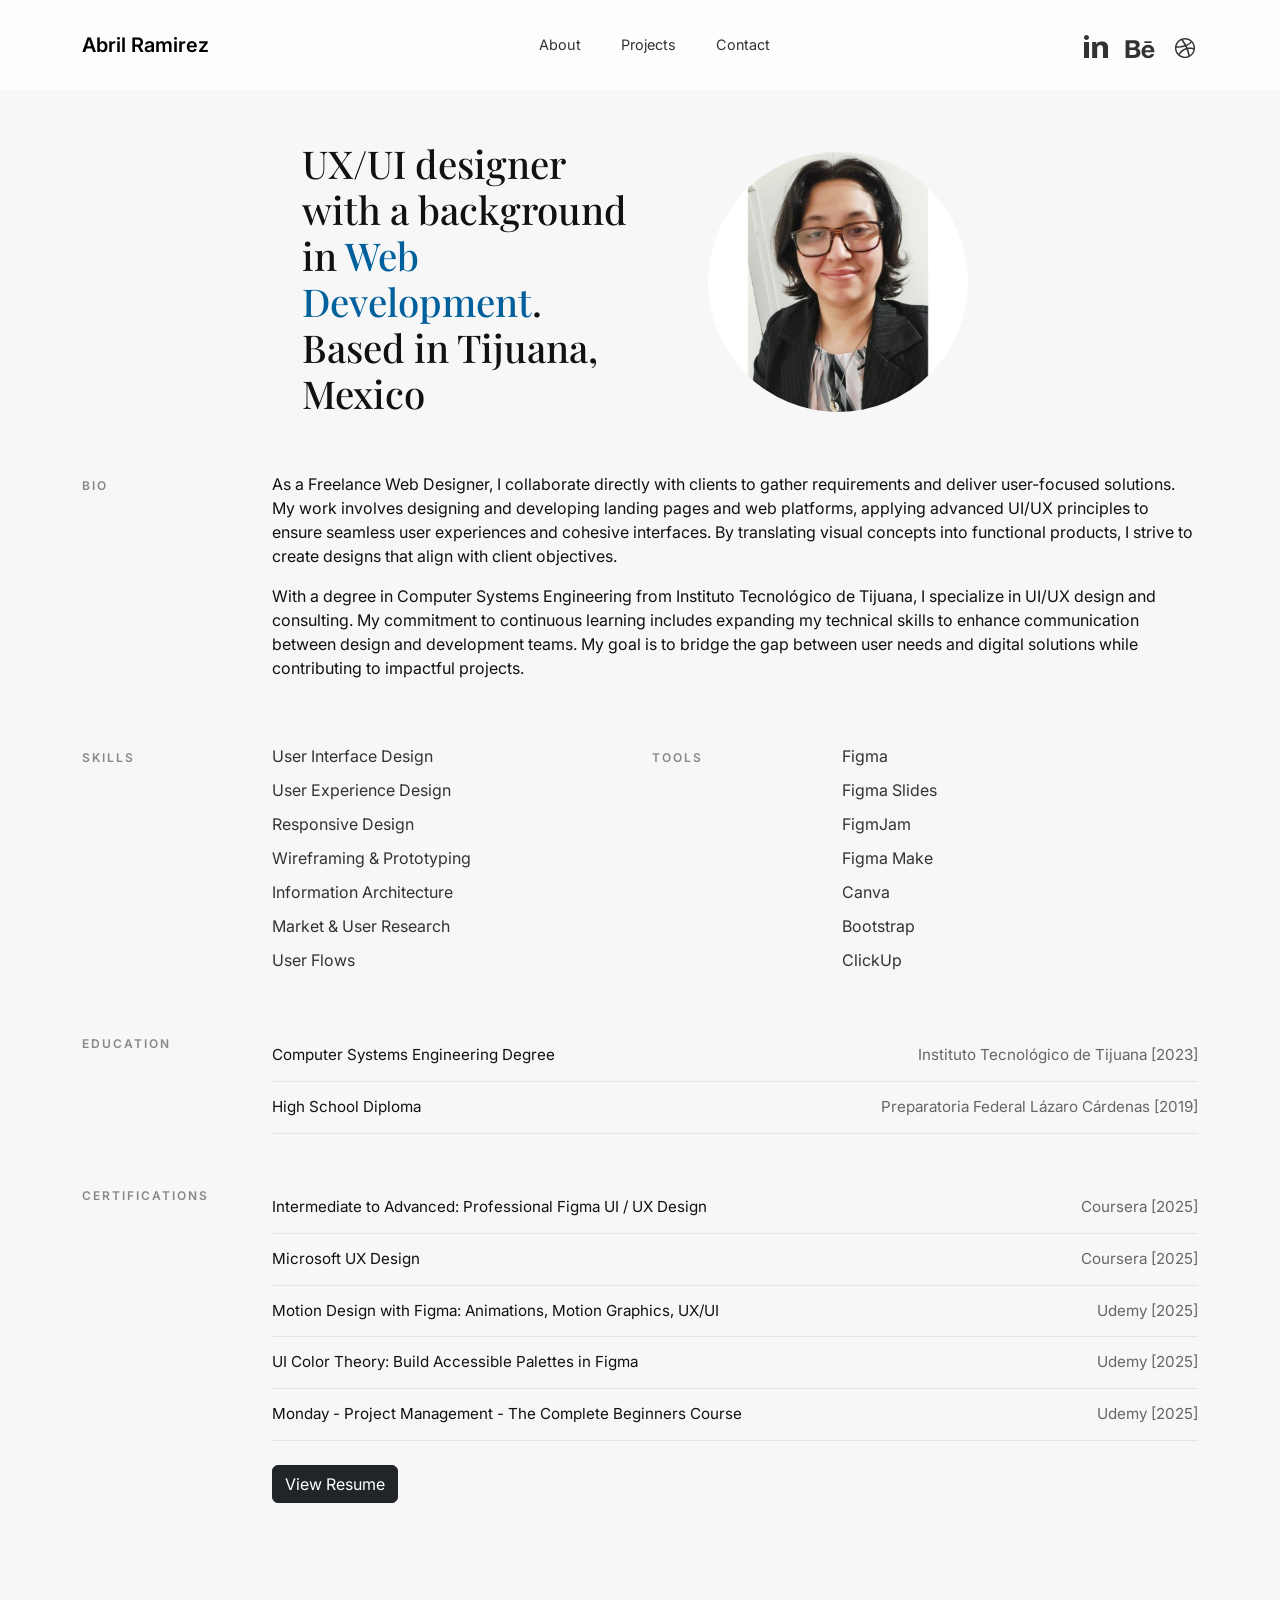
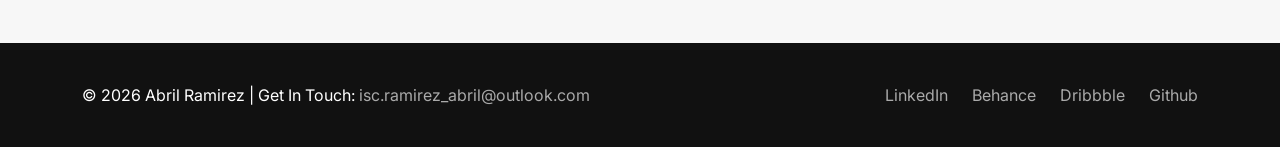
==== about.html @ a7f44182 "New portfolio style" ====
<!DOCTYPE html>
<html lang="es">

<head>
  <meta charset="UTF-8">
  <meta name="viewport" content="width=device-width, initial-scale=1.0">

  <title>Abril Ramirez | UI/UX Designer</title>

  <link href="https://cdn.jsdelivr.net/npm/bootstrap@5.3.2/dist/css/bootstrap.min.css" rel="stylesheet">
  <link href="https://cdn.jsdelivr.net/npm/bootstrap-icons@1.11.3/font/bootstrap-icons.css" rel="stylesheet">

  <link
    href="https://fonts.googleapis.com/css2?family=Inter:wght@300;400;500;600&family=Playfair+Display:wght@500;600;700&display=swap"
    rel="stylesheet">

  <!-- FONT AWESOME -->
  <link rel="stylesheet" href="https://cdnjs.cloudflare.com/ajax/libs/font-awesome/6.2.1/css/all.min.css">

  <link rel="stylesheet" href="css/styles.css">
</head>

<body>

  <header>
    <nav id="navbar" class="navbar navbar-expand-lg fixed-top">
      <div class="container">

        <!-- Logo -->
        <a class="navbar-brand fw-semibold" href="home.html">
          Abril Ramirez
        </a>

        <!-- Mobile Toggle -->
        <button class="navbar-toggler border-0" type="button" data-bs-toggle="collapse" data-bs-target="#navMenu">
          <span class="navbar-toggler-icon"></span>
        </button>

        <!-- Menu -->
        <div class="collapse navbar-collapse" id="navMenu">

          <!-- Centered Links -->
          <ul class="navbar-nav mx-auto align-items-lg-center">
            <li class="nav-item">
              <a class="nav-link" href="about.html">About</a>
            </li>
            <li class="nav-item">
              <a class="nav-link" href="work.html">Projects</a>
            </li>
            <li class="nav-item">
              <a class="nav-link" href="mailto:isc.ramirez_abril@outlook.com">Contact</a>
            </li>
          </ul>

          <!-- Social Icons -->
          <div class="d-flex align-items-center gap-3 social-icons">

                        <!-- LinkedIn -->
                        <a href="https://www.linkedin.com/in/abril-ramirez-flores-71a26b275/" target="_blank"
                            class="social-link" aria-label="LinkedIn">
                            <svg width="24" height="24" viewBox="0 0 24 24" fill="currentColor">
                                <path
                                    d="M4.98 3.5C4.98 4.88 3.86 6 2.49 6 1.12 6 0 4.88 0 3.5 0 2.12 1.12 1 2.49 1c1.37 0 2.49 1.12 2.49 2.5zM0 8h5v16H0V8zm7.5 0h4.8v2.2h.07c.67-1.27 2.3-2.6 4.73-2.6C22 7.6 24 9.5 24 13.3V24h-5v-9.3c0-2.2-.8-3.7-2.8-3.7-1.53 0-2.44 1.03-2.84 2.03-.15.37-.19.9-.19 1.43V24h-5V8z" />
                            </svg>
                        </a>

                        <!-- Behance -->
                        <a href="https://www.behance.net/ux_ramirez" target="_blank" class="social-link" aria-label="Behance">
                            <svg width="32" height="32" xmlns="http://www.w3.org/2000/svg" viewBox="0 0 640 470"
                                fill="currentColor">
                                <path
                                    d="M264 301.2C295.8 286 312.4 263 312.4 227.2C312.4 156.6 259.8 139.4 199.1 139.4L32 139.4L32 493.8L203.8 493.8C268.2 493.8 328.7 462.9 328.7 390.9C328.7 346.4 307.6 313.5 264 301.2zM109.9 199.9L183 199.9C211.1 199.9 236.4 207.8 236.4 240.4C236.4 270.5 216.7 282.6 188.9 282.6L109.9 282.6L109.9 199.9zM193.2 433.6L109.9 433.6L109.9 336L194.8 336C229.1 336 250.8 350.3 250.8 386.6C250.8 422.4 224.9 433.6 193.2 433.6zM551.7 192.9L408 192.9L408 158L551.7 158L551.7 192.9zM608 369.2C608 293.3 563.6 230 483.1 230C404.9 230 351.8 288.8 351.8 365.8C351.8 445.7 402.1 500.5 483.1 500.5C544.4 500.5 584.1 472.9 603.2 414.2L541 414.2C534.3 436.1 506.7 447.7 485.3 447.7C444 447.7 422.3 423.5 422.3 382.4L607.4 382.4C607.7 378.2 608 373.7 608 369.2zM422.4 338C424.7 304.3 447.1 283.2 480.9 283.2C516.3 283.2 534.1 304 537.1 338L422.4 338z" />
                            </svg>
                        </a>

                        <!-- Dribbble -->
                        <a href="https://dribbble.com/ux_ramirez" target="_blank" class="social-link" aria-label="Dribbble">
                            <svg width="26" height="26" xmlns="http://www.w3.org/2000/svg" viewBox="0 0 640 490"
                                fill="currentColor"><!--!Font Awesome Free v7.2.0 by @fontawesome - https://fontawesome.com License - https://fontawesome.com/license/free Copyright 2026 Fonticons, Inc.-->
                                <path
                                    d="M320 72C183 72 72 183 72 320C72 457 183 568 320 568C457 568 568 457 568 320C568 183 457 72 320 72zM484 186.4C513.5 222.4 531.4 268.4 531.8 318.4C524.8 316.9 454.8 302.7 384.3 311.6C378.5 297.6 373.1 285.2 365.7 270C444 238 479.5 192.5 484 186.5zM460.4 161.9C456.6 167.3 424.7 210.2 349.4 238.4C314.7 174.6 276.2 122.2 270.4 114.4C337.6 98.2 408.4 115.7 460.5 161.9zM229.9 128.6C235.5 136.3 273.3 188.7 308.4 251.1C209.3 277.4 122 277 112.6 276.9C126.3 211.2 170.6 156.5 229.9 128.6zM108.2 320.3C108.2 318.1 108.2 316 108.3 313.8C117.6 314 220.2 315.3 326 283.7C332.1 295.6 337.9 307.6 343.2 319.6C266.6 341.2 197 403.1 162.7 461.9C128.9 424.3 108.2 374.7 108.2 320.3zM190 487.4C212.1 442.2 272.2 383.8 357.6 354.6C387.3 431.9 399.6 496.7 402.8 515.2C334.7 544.2 252.8 536.3 190 487.3zM438.4 495.9C436.2 483 425 421 397.2 344.9C463.6 334.3 521.9 351.7 529.1 354C519.7 412.9 485.8 463.8 438.3 496z" />
                            </svg>
                        </a>

          </div>

        </div>
      </div>
    </nav>
  </header>

  <main>
    <!-- ABOUT -->
    <section id="about" class="about-premium">
      <div class="container about-container">

        <!-- Top Intro -->
        <div class="row align-items-center mb-5">

          <div class="col-lg-6">
            <h2 class="about-title">
              UX/UI designer with a background in <span class="accent-line">Web Development</span>.
              <br>
              Based in Tijuana, Mexico
            </h2>
          </div>

          <div class="col-lg-6 d-none d-lg-block">
            <div class="about-image-wrapper">
              <img src="/assets/profile.jpeg" alt="Fotografía del diseñador">
            </div>
          </div>

        </div>

        <!-- BIO -->
        <div class="row mb-5">
          <div class="col-lg-2">
            <span class="section-label">BIO</span>
          </div>
          <div class="col-lg-10">
            <p>
              As a Freelance Web Designer, I collaborate directly with clients to gather requirements and deliver
              user-focused solutions. My work involves designing and developing landing pages and web platforms,
              applying advanced UI/UX principles to ensure seamless user experiences and cohesive interfaces. By
              translating visual concepts into functional products, I strive to create designs that align with client
              objectives.
            </p>

            <p>
              With a degree in Computer Systems Engineering from Instituto Tecnológico de Tijuana, I specialize in UI/UX
              design and consulting. My commitment to continuous learning includes expanding my technical skills to
              enhance communication between design and development teams. My goal is to bridge the gap between user
              needs and digital solutions while contributing to impactful projects.
            </p>
          </div>
        </div>

        <!-- SKILLS & TOOLS -->
        <div class="row mb-5">

          <div class="col-lg-2">
            <span class="section-label">SKILLS</span>
          </div>

          <div class="col-lg-4">
            <ul class="clean-list">
              <li>User Interface Design</li>
              <li>User Experience Design</li>
              <li>Responsive Design</li>
              <li>Wireframing & Prototyping</li>
              <li>Information Architecture</li>
              <li>Market & User Research</li>
              <li>User Flows</li>
            </ul>
          </div>

          <div class="col-lg-2 mt-4 mt-lg-0">
            <span class="section-label">TOOLS</span>
          </div>

          <div class="col-lg-4">
            <ul class="clean-list">
              <li>Figma</li>
              <li>Figma Slides</li>
              <li>FigmJam</li>
              <li>Figma Make</li>
              <li>Canva</li>
              <li>Bootstrap</li>
              <li>ClickUp</li>
            </ul>
          </div>

        </div>

        <!-- EDUCATION -->
        <div class="row mb-5">

          <div class="col-lg-2">
            <span class="section-label">EDUCATION</span>
          </div>

          <div class="col-lg-10">

            <div class="edu-row">
              <span>Computer Systems Engineering Degree</span>
              <span>Instituto Tecnológico de Tijuana [2023]</span>
            </div>

            <div class="edu-row">
              <span>High School Diploma</span>
              <span>Preparatoria Federal Lázaro Cárdenas [2019]</span>
            </div>

          </div>

        </div>

        <!-- CERTIFICATIONS -->
        <div class="row">

          <div class="col-lg-2">
            <span class="section-label">CERTIFICATIONS</span>
          </div>

          <div class="col-lg-10">

            <div class="edu-row">
              <a href="https://coursera.org/share/37897d4ed16c57b2c70360e3d9368974" class="certificate-cta" target="_blank">Intermediate to Advanced: Professional Figma UI / UX Design</a>
              <span>Coursera [2025]</span>
            </div>

            <div class="edu-row">
              <a href="https://www.coursera.org/account/accomplishments/specialization/KEHGFH8D1H8Z" class="certificate-cta" target="_blank">Microsoft UX Design</a>
              <span>Coursera [2025]</span>
            </div>

            <div class="edu-row">
              <a href="https://www.udemy.com/certificate/UC-eeba16d7-7171-44d2-a5a4-93522a40ac9d/" class="certificate-cta" target="_blank">Motion Design with Figma: Animations, Motion Graphics, UX/UI</a>
              <span>Udemy [2025]</span>
            </div>

            <div class="edu-row">
              <a href="https://www.udemy.com/certificate/UC-a0341d48-81eb-47c3-b2ca-2cd8ff3a9b8d/" class="certificate-cta" target="_blank">UI Color Theory: Build Accessible Palettes in Figma</a>
              <span>Udemy [2025]</span>
            </div>

            <div class="edu-row">
              <a href="https://www.udemy.com/certificate/UC-8a4296c4-6af5-4e4f-a979-705800858e07/" class="certificate-cta" target="_blank">Monday - Project Management - The Complete Beginners Course</a>
              <span>Udemy [2025]</span>
            </div>

            <a href="https://1drv.ms/b/c/2cf6dfed8c22b607/IQCPtGfMng5wRaI_0CQuUu3ZAci7771yviDbNLz2LBrCp7w?e=9FVUTZ"
              class="btn btn-dark mt-4" target="_blank">View Resume</a>

          </div>

        </div>

      </div>
    </section>

  </main>

  <footer class="footer">
    <div class="container d-flex justify-content-between flex-column flex-md-row text-center text-md-start">
      <div>
        © 2026 Abril Ramirez | Get In Touch: <a class="mail"
          href="mailto:isc.ramirez_abril@outlook.com">isc.ramirez_abril@outlook.com</a>
      </div>

      <div>
        <a href="https://www.linkedin.com/in/abril-ramirez-flores-71a26b275/" target="_blank">LinkedIn</a>
        <a href="https://www.behance.net/ux_ramirez" target="_blank">Behance</a>
        <a href="https://dribbble.com/ux_ramirez" target="_blank">Dribbble</a>
        <a href="https://github.com/iscRamirezAbril" target="_blank">Github</a>
      </div>
    </div>
  </footer>

  <script src="https://cdn.jsdelivr.net/npm/bootstrap@5.3.2/dist/js/bootstrap.bundle.min.js"></script>
  <script src="js/main.js"></script>

</body>

</html>
---- css/styles.css ----
:root {
  --accent: #111;
  --soft-gray: #f5f5f5;
}

body {
  font-family: 'Inter', sans-serif;
  color: #111;
  background: #f7f7f7;
  scroll-behavior: smooth;
}

header .gradient-1 {
  z-index: -1;
  bottom: -50px;
  left: 900px;
  width: 1000px;
  transform: rotate(15deg);
}

header .gradient-2 {
  z-index: -1;
  bottom: -250px;
  left: 600px;
  width: 1000px;
  opacity: 0.5;
}

/* ===============================
   NAVBAR PREMIUM CENTERED
================================ */

.navbar {
  background: rgba(255, 255, 255, 0.75);
  padding: 25px 0 25px 0;
  backdrop-filter: blur(10px);
  transition: all 0.3s ease;
}

.navbar .nav-link {
  font-size: 0.9rem;
  margin: 0 12px;
  position: relative;
  color: #333;
  transition: color 0.3s ease;
}

.navbar .nav-link:hover {
  color: #00609b;
}

.navbar .nav-link::after {
  content: "";
  position: absolute;
  left: 0;
  bottom: -4px;
  width: 0%;
  height: 1px;
  background: #000;
  transition: width 0.3s ease;
}

.navbar .nav-link:hover::after {
  width: 100%;
}

.social-link {
  color: #333;
  transition: transform 0.3s ease, opacity 0.3s ease;
}

.social-link:hover {
  color: #00609b;
  transform: translateY(-2px);
  opacity: 0.7;
}

.navbar .nav-icon {
  color: #333;
  white-space: nowrap;
}

/* HERO */
.hero {
  height: 100vh;
  position: relative;
}

.hero-title {
  font-family: 'Playfair Display', serif;
  font-size: clamp(5.5rem, 5vw, 4.5rem);
  font-weight: 800;
  line-height: 1.1;
}

.accent-line {
  color: #00609b;
}

.hero-sub {
  max-width: 600px;
  font-weight: 100;
}

.btn-view-projects {
  display: inline-flex;
  align-items: center;
  gap: 12px;
  text-decoration: none;
  color: #000;
  font-weight: 200;
  font-size: 1.5rem;
}

/* Circle */
.arrow-circle {
  width: 42px;
  height: 42px;
  border: 1px solid #000;
  border-radius: 50%;
  display: flex;
  align-items: center;
  justify-content: center;
  transition: border-color 0.3s ease;
}

/* Arrow */
.arrow-icon {
  transition: transform 0.4s cubic-bezier(.4, 0, .2, 1);
}

/* Hover Interaction */
.btn-view-projects:hover .arrow-icon {
  transform: rotate(90deg);
}

.scroll-indicator {
  position: absolute;
  bottom: 40px;
  left: 50%;
  transform: translateX(-50%);
}

.scroll-indicator span {
  display: block;
  width: 2px;
  height: 40px;
  background: #111;
  animation: scrollAnim 2s infinite;
}

@keyframes scrollAnim {
  0% {
    opacity: 0;
  }

  50% {
    opacity: 1;
  }

  100% {
    opacity: 0;
  }
}

/* =========================
   PROJECT CARDS PREMIUM
========================= */

.project-card {
  background: #f7f7f7;
  overflow: hidden;
  transition: transform 0.4s ease;
}

.project-image {
  overflow: hidden;
}

.project-image img {
  width: 100%;
  height: 100%;
  object-fit: cover;
  display: block;
  transition: transform 0.4s ease;
}

.project-card:hover .project-image img {
  transform: scale(0.95);
}

.project-content {
  padding: 4rem;
}

.project-content h2 {
  font-family: 'Playfair Display', serif;
  font-size: 2.3rem;
  margin-bottom: 1rem;
}

.project-content p {
  color: #666;
  line-height: 1.6;
}

.project-card.dark p {
  color: rgba(255, 255, 255, 0.7);
}

.project-tags {
  margin-top: 1.5rem;
  margin-bottom: 1rem;
}

.project-tags span {
  display: inline-block;
  background: rgba(0, 0, 0, 0.05);
  padding: 6px 14px;
  margin-right: 8px;
  border-radius: 30px;
  font-size: 0.75rem;
}

.project-card.dark .project-tags span {
  background: rgba(255, 255, 255, 0.1);
}


/* ===============================
   PROJECTS PREMIUM
================================ */

.projects-premium {
  padding: 140px 0;
  position: relative;
}

.projects-title {
  font-family: 'Playfair Display', serif;
  line-height: 1.2;
}

.projects-intro {
  color: #666;
  max-width: 420px;
  margin-left: auto;
}

.project-item {
  overflow: hidden;
  transition: transform 0.5s ease;
}

.project-item:hover {
  transform: translateY(-10px);
}

.project-image img {
  width: 100%;
  height: 320px;
  object-fit: cover;
  transition: transform 0.4s ease;
}

.project-item:hover .project-image img {
  transform: scale(0.95);
}

.project-body {
  padding-top: 30px;
}

.project-label {
  font-size: 0.7rem;
  letter-spacing: 1.5px;
  font-weight: 600;
  color: #888;
  display: inline-block;
}

.project-body h4 {
  font-family: 'Playfair Display', serif;
  font-weight: 600;
  line-height: 1.4;
}

.project-body p {
  font-size: 0.9rem;
  color: #666;
}

.cta {
  text-decoration: none;
  font-weight: 500;
  color: #111;
  display: inline-flex;
  align-items: center;
  gap: 6px;
  margin-top: 1rem;
  transition: transform 0.3s ease;
}

.cta:hover {
  transform: translateX(5px);
  color: #00609b;
}

/* ABOUT */
.about-premium {
  padding: 140px 0;
  background: #f7f7f7;
  align-items: center;
}

/* Title */
.about-title {
  font-family: 'Playfair Display', serif;
  font-size: clamp(2rem, 3vw, 3rem);
  line-height: 1.2;
  max-width: 600px;
  margin-left: 220px;
}

/* Circular Image */
.about-image-wrapper {
  width: 280px;
  height: 280px;
  margin-left: auto;
  position: relative;
  margin-right: 220px;
}

.about-image-wrapper img {
  width: 260px;
  height: 260px;
  object-fit: cover;
  border-radius: 50%;
  position: relative;
  top: 10px;
  left: 10px;
  z-index: 1;
}

.certificate-cta {
  text-decoration: none;
  font-weight: 400;
  color: #111;
  display: inline-flex;
  align-items: center;
  gap: 6px;
  transition: transform 0.3s ease;
}

.certificate-cta:hover {
  transform: translateX(5px);
  color: #00609b;
}

/* Labels */
.section-label {
  font-size: 0.75rem;
  letter-spacing: 2px;
  font-weight: 600;
  color: #888;
}

/* Lists */
.clean-list {
  list-style: none;
  padding: 0;
  margin: 0;
}

.clean-list li {
  margin-bottom: 10px;
  color: #333;
}

/* Education */
.edu-row {
  display: flex;
  justify-content: space-between;
  padding: 14px 0;
  border-bottom: 1px solid rgba(0, 0, 0, 0.08);
  font-size: 0.95rem;
}

.edu-row span:last-child {
  color: #666;
}

/* Responsive polish */
@media (max-width: 991px) {
  .about-image-wrapper {
    margin: 0 auto;
  }

  .about-title {
    text-align: center;
  }
}

/* CONTACT */
.contact-section {
  padding: 120px 0;
  background: var(--soft-gray);
}

/* FOOTER */
.footer {
  padding: 40px 0;
  background: #111;
  color: #fff;
}

.footer a {
  color: #aaa;
  margin-left: 20px;
  text-decoration: none;
}

.footer .mail {
  color: #aaa;
  margin-left: 0px;
  text-decoration: none;
}

.footer a:hover {
  color: #fff;
}
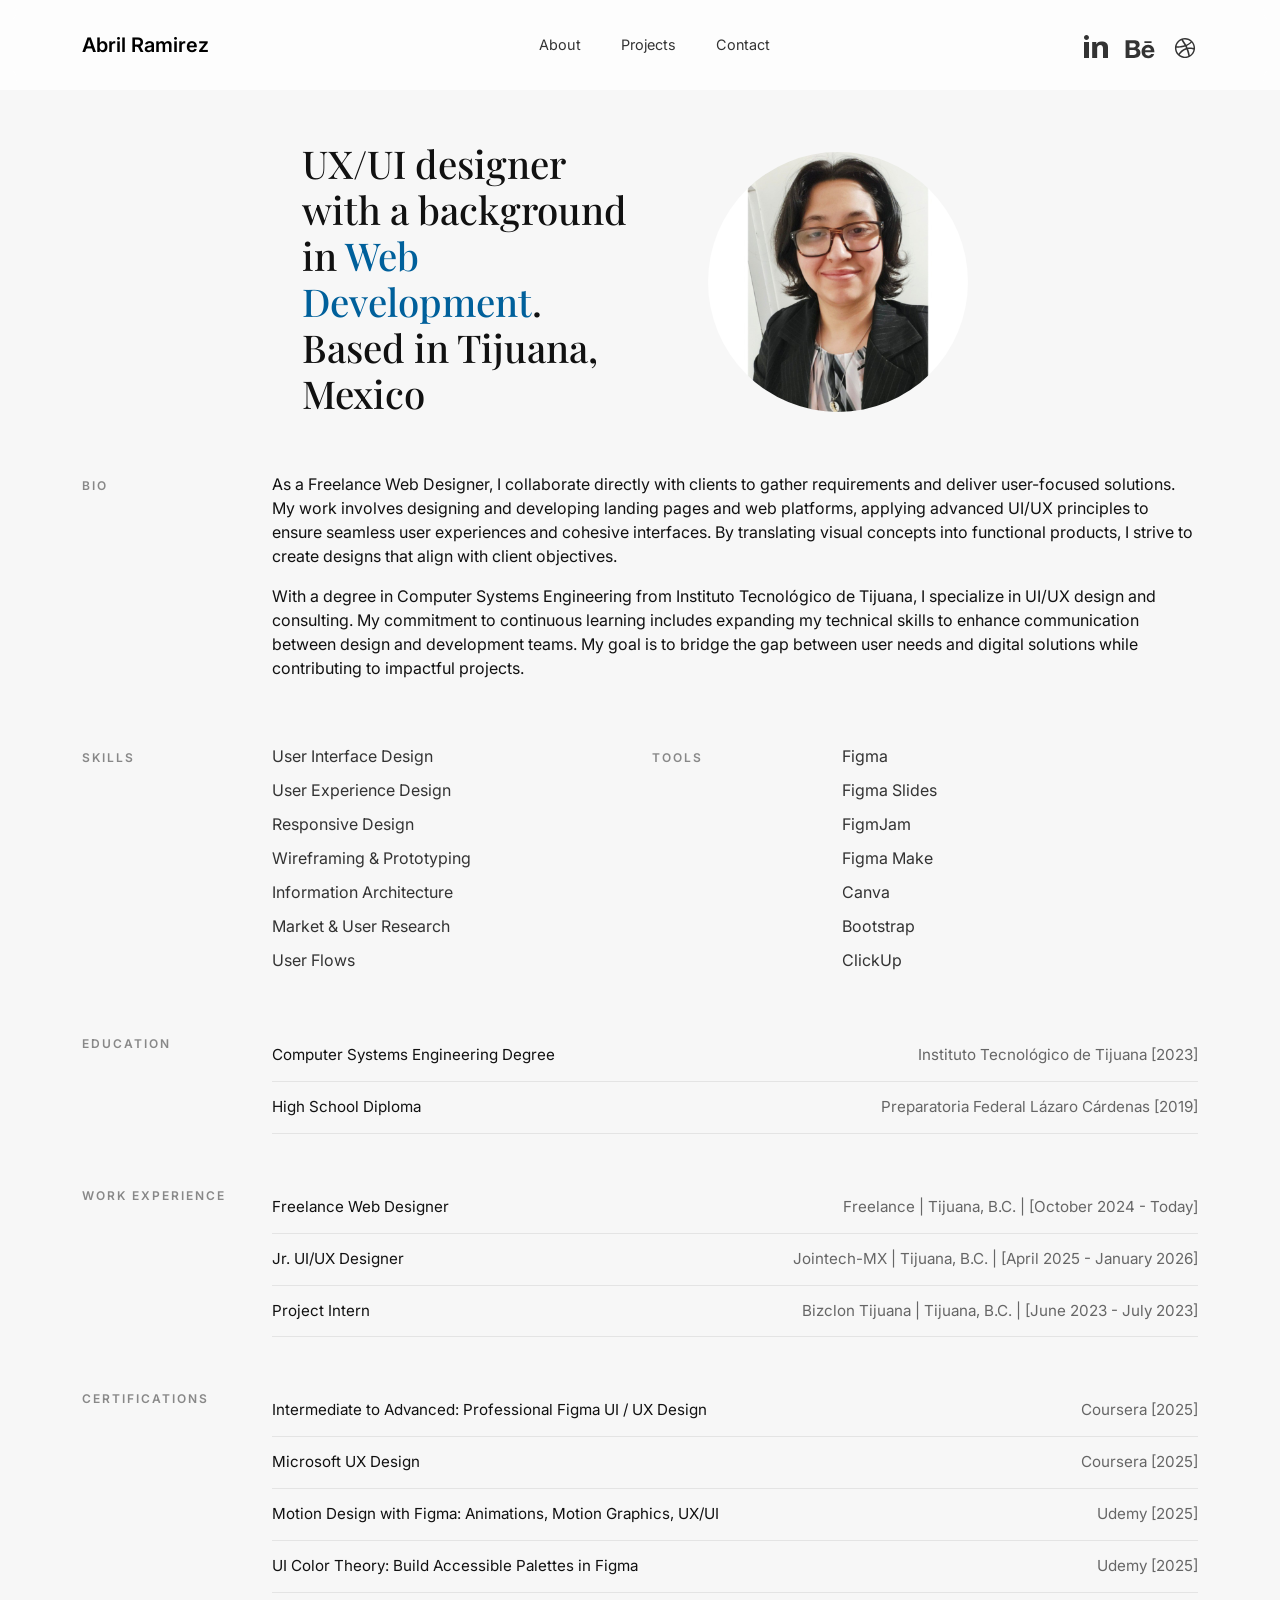
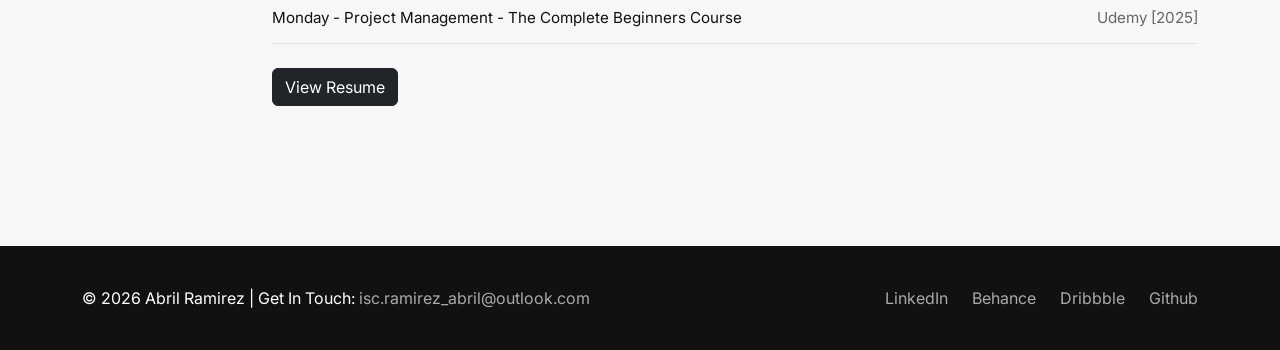
==== commit be954e21: "Work Esperience added" ====
--- a/about.html
+++ b/about.html
@@ -27,7 +27,7 @@
       <div class="container">
 
         <!-- Logo -->
-        <a class="navbar-brand fw-semibold" href="home.html">
+        <a class="navbar-brand fw-semibold" href="index.html">
           Abril Ramirez
         </a>
 
@@ -196,6 +196,34 @@
 
         </div>
 
+        <!-- WORK EXPERIENCE -->
+        <div class="row mb-5">
+
+          <div class="col-lg-2">
+            <span class="section-label">WORK EXPERIENCE</span>
+          </div>
+
+          <div class="col-lg-10">
+
+            <div class="edu-row">
+              <span>Freelance Web Designer</span>
+              <span>Freelance | Tijuana, B.C. | [October 2024 - Today]</span>
+            </div>
+
+            <div class="edu-row">
+              <span>Jr. UI/UX Designer</span>
+              <span>Jointech-MX | Tijuana, B.C. | [April 2025 - January 2026]</span>
+            </div>
+
+            <div class="edu-row">
+              <span>Project Intern</span>
+              <span>Bizclon Tijuana | Tijuana, B.C. | [June 2023 - July 2023]</span>
+            </div>
+
+          </div>
+
+        </div>
+
         <!-- CERTIFICATIONS -->
         <div class="row">
 
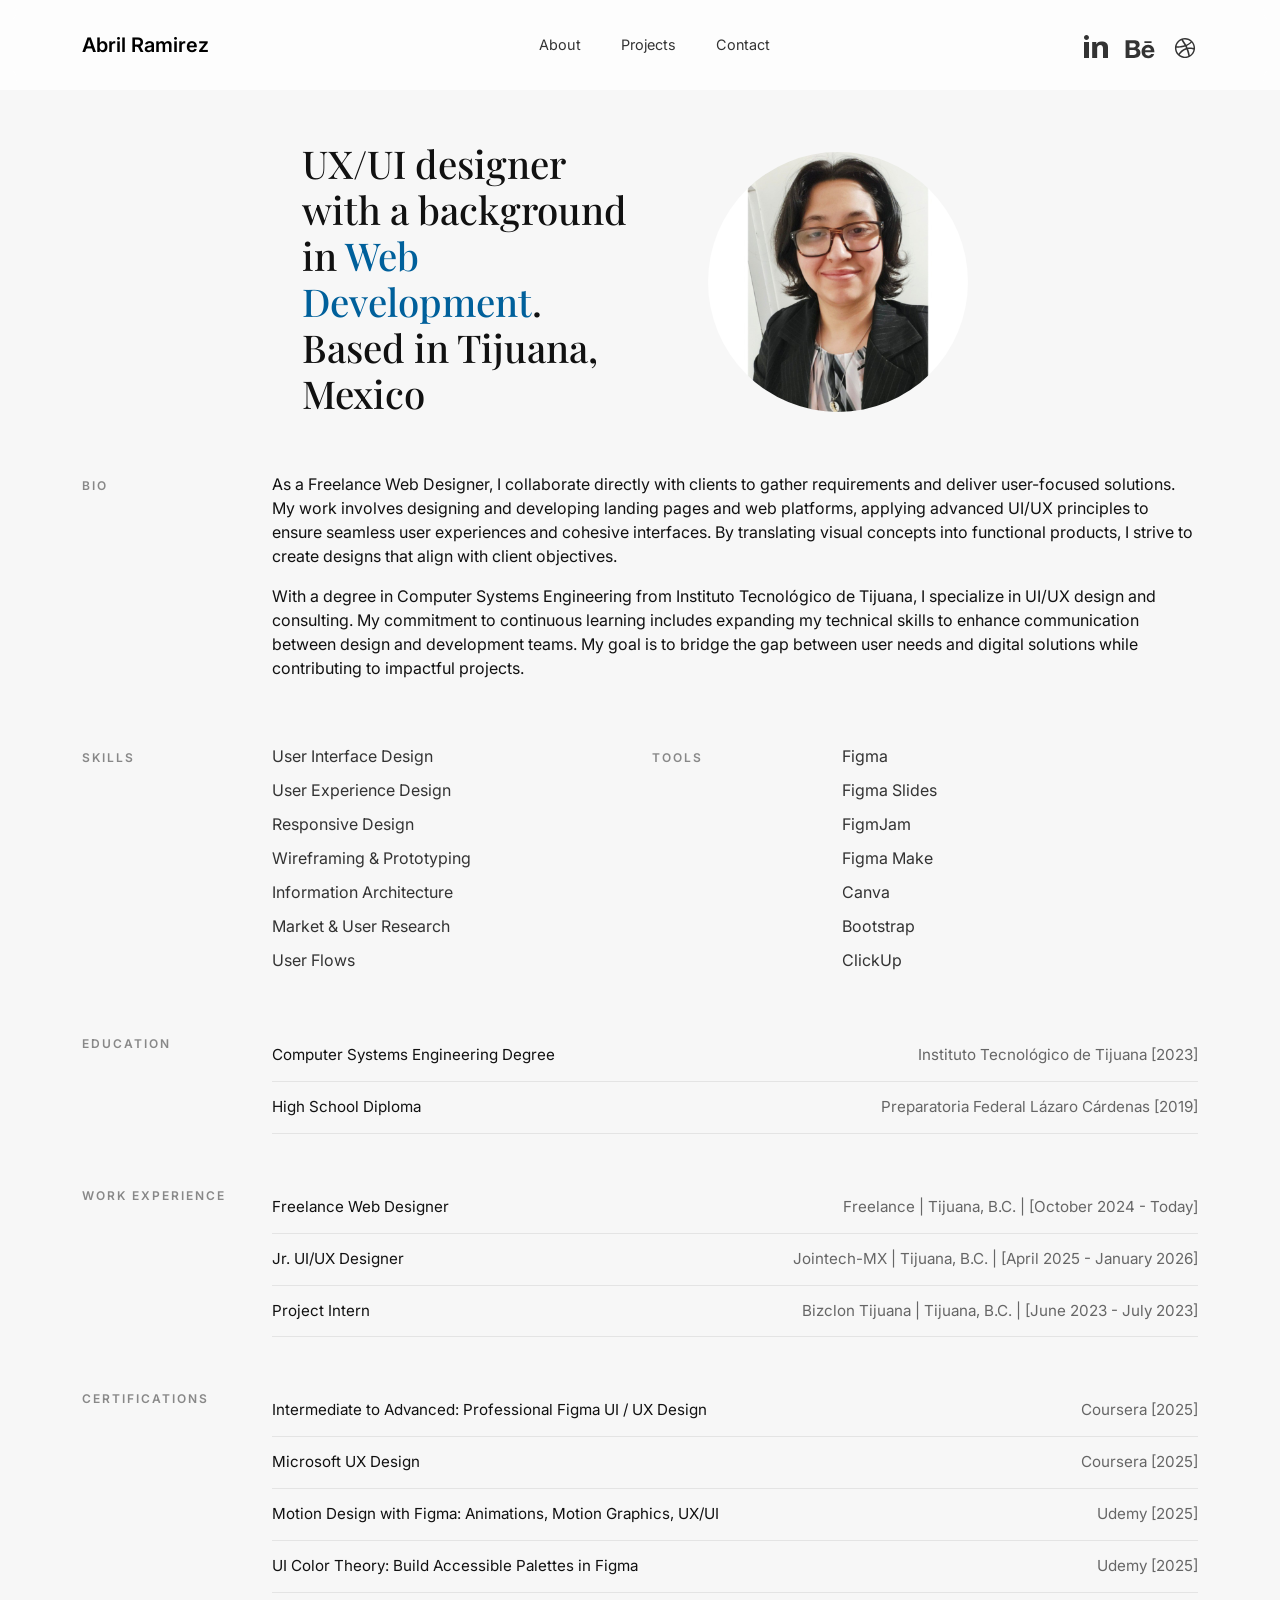
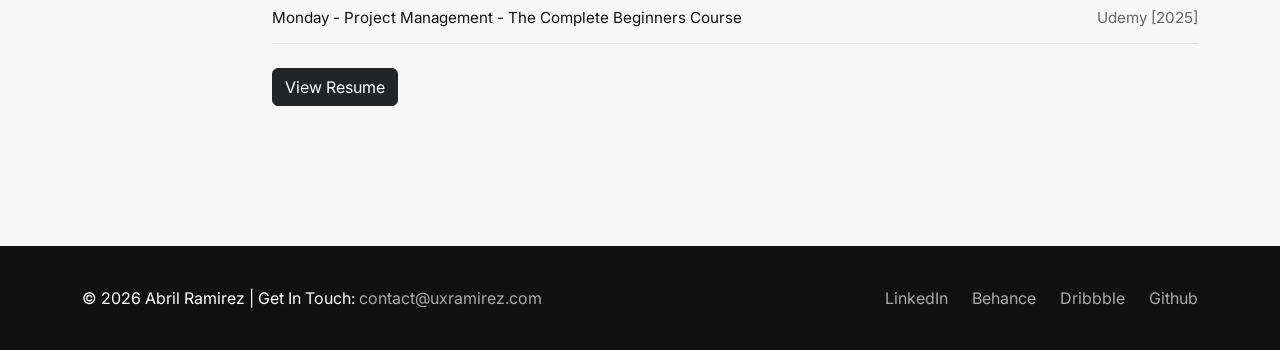
==== commit 3cc7233a: "New email address" ====
--- a/about.html
+++ b/about.html
@@ -48,7 +48,7 @@
               <a class="nav-link" href="work.html">Projects</a>
             </li>
             <li class="nav-item">
-              <a class="nav-link" href="mailto:isc.ramirez_abril@outlook.com">Contact</a>
+              <a class="nav-link" href="mailto:contact@uxramirez.com">Contact</a>
             </li>
           </ul>
 
@@ -274,7 +274,7 @@
     <div class="container d-flex justify-content-between flex-column flex-md-row text-center text-md-start">
       <div>
         © 2026 Abril Ramirez | Get In Touch: <a class="mail"
-          href="mailto:isc.ramirez_abril@outlook.com">isc.ramirez_abril@outlook.com</a>
+          href="mailto:contact@uxramirez.com">contact@uxramirez.com</a>
       </div>
 
       <div>
